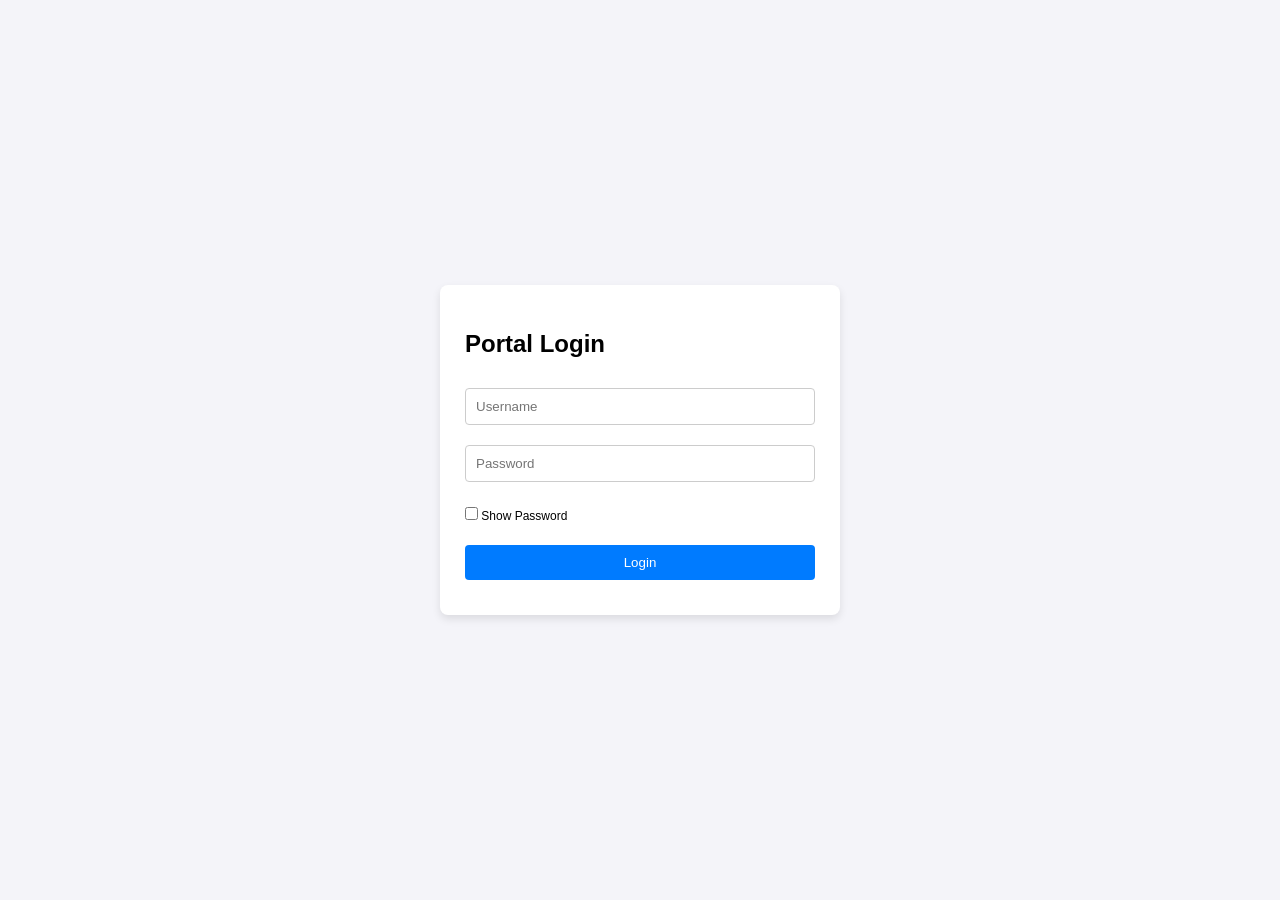
==== frontend/index.html @ edafa657 "update v4" ====
<!DOCTYPE html>
<html lang="en">
<head>
    <meta charset="UTF-8">
    <title>DevOps Portal - Login</title>
    <link rel="stylesheet" href="style.css">
</head>
<body>
    <div class="container">
        <h2>Portal Login</h2>
        <form id="loginForm">
            <input type="text" id="username" placeholder="Username" required>
            <div style="position: relative;">
                <input type="password" id="password" placeholder="Password" required style="width: 100%;">
                <label style="font-size: 12px; display: block; margin-top: 5px;">
                    <input type="checkbox" id="showPassword" style="width: auto;"> Show Password
                </label>
            </div>
            <button type="submit" style="margin-top: 15px;">Login</button>
        </form>
    </div>
    <script src="script.js"></script>
</body>
</html>
---- frontend/style.css ----
body { font-family: Arial, sans-serif; background: #f4f4f9; display: flex; justify-content: center; align-items: center; height: 100vh; margin: 0; }
.container { background: white; padding: 25px; border-radius: 8px; box-shadow: 0 4px 8px rgba(0,0,0,0.1); width: 350px; }
input, select, button { width: 100%; padding: 10px; margin: 10px 0; border: 1px solid #ccc; border-radius: 4px; box-sizing: border-box; }
button { background: #007bff; color: white; border: none; cursor: pointer; }
button:hover { background: #0056b3; }
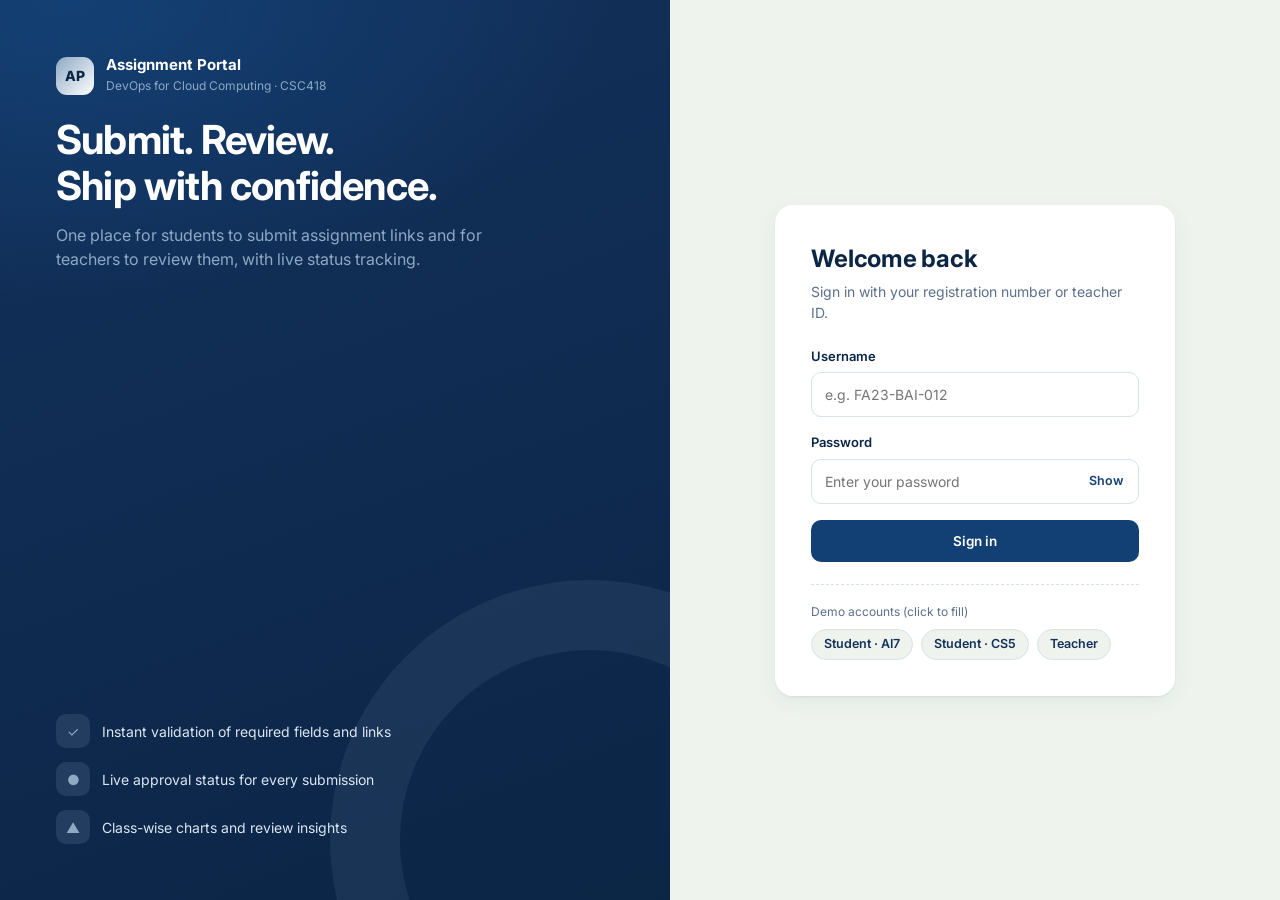
==== commit 2d3f587b: "update the code and working" ====
--- a/frontend/index.html
+++ b/frontend/index.html
@@ -1,24 +1,58 @@
 <!DOCTYPE html>
 <html lang="en">
 <head>
-    <meta charset="UTF-8">
-    <title>DevOps Portal - Login</title>
-    <link rel="stylesheet" href="style.css">
+  <meta charset="UTF-8">
+  <meta name="viewport" content="width=device-width, initial-scale=1">
+  <title>Sign in · Assignment Portal</title>
+  <link rel="preconnect" href="https://fonts.googleapis.com">
+  <link href="https://fonts.googleapis.com/css2?family=Inter:wght@400;500;600;700;800&display=swap" rel="stylesheet">
+  <link rel="stylesheet" href="style.css">
 </head>
-<body>
-    <div class="container">
-        <h2>Portal Login</h2>
-        <form id="loginForm">
-            <input type="text" id="username" placeholder="Username" required>
-            <div style="position: relative;">
-                <input type="password" id="password" placeholder="Password" required style="width: 100%;">
-                <label style="font-size: 12px; display: block; margin-top: 5px;">
-                    <input type="checkbox" id="showPassword" style="width: auto;"> Show Password
-                </label>
+<body data-page="login">
+  <div class="auth">
+    <section class="auth-hero">
+      <div>
+        <div class="brand"><div class="logo">AP</div><div><b>Assignment Portal</b><span>DevOps for Cloud Computing · CSC418</span></div></div>
+        <h1>Submit. Review.<br>Ship with confidence.</h1>
+        <p class="lead">One place for students to submit assignment links and for teachers to review them, with live status tracking.</p>
+      </div>
+      <ul class="feature-list">
+        <li><span class="dot">&#10003;</span> Instant validation of required fields and links</li>
+        <li><span class="dot">&#9679;</span> Live approval status for every submission</li>
+        <li><span class="dot">&#9650;</span> Class-wise charts and review insights</li>
+      </ul>
+    </section>
+
+    <section class="auth-panel">
+      <div class="auth-card">
+        <h2>Welcome back</h2>
+        <p class="sub">Sign in with your registration number or teacher ID.</p>
+        <div class="alert" id="loginError" hidden></div>
+        <form id="loginForm" novalidate>
+          <div class="field">
+            <label for="username">Username</label>
+            <input id="username" autocomplete="username" placeholder="e.g. FA23-BAI-012" required>
+          </div>
+          <div class="field">
+            <label for="password">Password</label>
+            <div class="pw-wrap">
+              <input id="password" type="password" autocomplete="current-password" placeholder="Enter your password" required>
+              <button type="button" id="togglePw">Show</button>
             </div>
-            <button type="submit" style="margin-top: 15px;">Login</button>
+          </div>
+          <button class="btn btn-primary btn-block" id="loginBtn" type="submit">Sign in</button>
         </form>
-    </div>
-    <script src="script.js"></script>
+        <div class="demo">
+          <small>Demo accounts (click to fill)</small>
+          <div class="chips">
+            <button type="button" class="chip-btn" data-demo data-user="FA23-BAI-012">Student · AI7</button>
+            <button type="button" class="chip-btn" data-demo data-user="FA23-CS-001">Student · CS5</button>
+            <button type="button" class="chip-btn" data-demo data-user="teacher1">Teacher</button>
+          </div>
+        </div>
+      </div>
+    </section>
+  </div>
+  <script src="script.js"></script>
 </body>
 </html>
--- a/frontend/style.css
+++ b/frontend/style.css
@@ -1,5 +1,244 @@
-body { font-family: Arial, sans-serif; background: #f4f4f9; display: flex; justify-content: center; align-items: center; height: 100vh; margin: 0; }
-.container { background: white; padding: 25px; border-radius: 8px; box-shadow: 0 4px 8px rgba(0,0,0,0.1); width: 350px; }
-input, select, button { width: 100%; padding: 10px; margin: 10px 0; border: 1px solid #ccc; border-radius: 4px; box-sizing: border-box; }
-button { background: #007bff; color: white; border: none; cursor: pointer; }
-button:hover { background: #0056b3; }+/* ===== Design tokens (palette: Regal Navy / Oxford Navy / Prussian Blue / Powder Blue / Mint Cream) ===== */
+:root {
+  --regal: #134074;
+  --oxford: #13315c;
+  --prussian: #0b2545;
+  --powder: #8da9c4;
+  --mint: #eef4ed;
+
+  --bg: #eef4ed;
+  --surface: #ffffff;
+  --text: #0b2545;
+  --muted: #5c708a;
+  --border: #d8e2ea;
+
+  --ok: #1f8a5b;      --ok-bg: #e0f3ea;
+  --warn: #b27412;    --warn-bg: #fbefd5;
+  --bad: #c0392b;     --bad-bg: #fbe2df;
+  --none: #4d6a8a;    --none-bg: #e4ecf4;
+
+  --radius: 14px;
+  --shadow: 0 1px 2px rgba(11, 37, 69, .06), 0 6px 20px rgba(11, 37, 69, .06);
+}
+
+*, *::before, *::after { box-sizing: border-box; }
+* { margin: 0; }
+[hidden] { display: none !important; }
+body {
+  font-family: "Inter", system-ui, -apple-system, "Segoe UI", Roboto, Helvetica, Arial, sans-serif;
+  background: var(--bg); color: var(--text);
+  font-size: 14px; line-height: 1.5; -webkit-font-smoothing: antialiased;
+}
+a { color: var(--regal); }
+button { font: inherit; cursor: pointer; }
+small { font-size: 12px; color: var(--muted); }
+:focus-visible { outline: 2px solid var(--regal); outline-offset: 2px; }
+
+/* ===== Buttons ===== */
+.btn {
+  display: inline-flex; align-items: center; justify-content: center; gap: 8px;
+  padding: 10px 16px; border-radius: 10px; border: 1px solid transparent;
+  font-weight: 600; font-size: 13.5px; transition: background .15s, border-color .15s, color .15s;
+  white-space: nowrap;
+}
+.btn-primary { background: var(--regal); color: #fff; }
+.btn-primary:hover { background: var(--oxford); }
+.btn-ghost { background: #fff; border-color: var(--border); color: var(--oxford); }
+.btn-ghost:hover { border-color: var(--powder); background: #f6f9fb; }
+.btn-ok { background: var(--ok-bg); color: var(--ok); }
+.btn-ok:hover { background: var(--ok); color: #fff; }
+.btn-danger { background: var(--bad-bg); color: var(--bad); }
+.btn-danger:hover { background: var(--bad); color: #fff; }
+.btn-sm { padding: 6px 11px; font-size: 12.5px; border-radius: 8px; }
+.btn-block { width: 100%; }
+.btn:disabled { opacity: .6; cursor: not-allowed; }
+.icon-btn { background: none; border: 0; color: var(--muted); padding: 6px; border-radius: 8px; display: grid; place-items: center; }
+.icon-btn:hover { background: var(--mint); color: var(--text); }
+
+/* ===== Forms ===== */
+.field { margin-bottom: 16px; }
+.field label { display: block; font-weight: 600; font-size: 13px; margin-bottom: 6px; }
+.field input, .field select {
+  width: 100%; padding: 11px 13px; border: 1px solid var(--border); border-radius: 10px;
+  background: #fff; color: var(--text); font: inherit; transition: border-color .15s, box-shadow .15s;
+}
+.field input:focus, .field select:focus { outline: 0; border-color: var(--regal); box-shadow: 0 0 0 3px rgba(19, 64, 116, .15); }
+.field input[readonly] { background: #f3f7f9; color: var(--muted); }
+.field.invalid input { border-color: var(--bad); }
+.field .err { color: var(--bad); font-size: 12.5px; margin-top: 5px; }
+.pw-wrap { position: relative; }
+.pw-wrap input { padding-right: 64px; }
+.pw-wrap button { position: absolute; right: 8px; top: 50%; transform: translateY(-50%); background: none; border: 0; color: var(--regal); font-weight: 600; font-size: 12.5px; padding: 6px 8px; }
+.alert { padding: 11px 14px; border-radius: 10px; font-size: 13px; margin-bottom: 16px; background: var(--bad-bg); color: var(--bad); }
+
+/* ===== Login ===== */
+.auth { display: grid; grid-template-columns: 1.1fr 1fr; min-height: 100vh; }
+.auth-hero {
+  position: relative; overflow: hidden; color: #fff; padding: 56px;
+  display: flex; flex-direction: column; justify-content: space-between;
+  background: radial-gradient(900px 500px at 10% 0%, var(--regal) 0%, transparent 60%), linear-gradient(160deg, var(--oxford), var(--prussian));
+}
+.auth-hero::after { content: ""; position: absolute; width: 520px; height: 520px; right: -180px; bottom: -200px; border-radius: 50%; border: 70px solid rgba(141, 169, 196, .10); }
+.auth-hero h1 { font-size: 40px; line-height: 1.15; letter-spacing: -.02em; margin: 22px 0 14px; }
+.auth-hero p.lead { color: var(--powder); font-size: 16px; max-width: 440px; }
+.feature-list { list-style: none; padding: 0; display: grid; gap: 14px; position: relative; z-index: 1; }
+.feature-list li { display: flex; gap: 12px; align-items: center; color: #dbe6f1; }
+.feature-list .dot { width: 34px; height: 34px; border-radius: 10px; background: rgba(141, 169, 196, .16); display: grid; place-items: center; color: var(--powder); flex: none; }
+.auth-panel { display: grid; place-items: center; padding: 40px 24px; background: var(--mint); }
+.auth-card { width: 100%; max-width: 400px; background: #fff; border-radius: 18px; padding: 36px; box-shadow: var(--shadow); }
+.auth-card h2 { font-size: 24px; letter-spacing: -.01em; }
+.auth-card .sub { color: var(--muted); margin: 4px 0 24px; }
+.demo { margin-top: 22px; padding-top: 18px; border-top: 1px dashed var(--border); }
+.demo small { display: block; margin-bottom: 8px; }
+.chips { display: flex; gap: 8px; flex-wrap: wrap; }
+.chip-btn { background: var(--mint); border: 1px solid var(--border); color: var(--oxford); border-radius: 999px; padding: 5px 12px; font-size: 12.5px; font-weight: 600; }
+.chip-btn:hover { border-color: var(--powder); }
+
+/* ===== Brand ===== */
+.brand { display: flex; align-items: center; gap: 12px; }
+.logo { width: 38px; height: 38px; border-radius: 11px; background: linear-gradient(135deg, var(--powder), #fff); color: var(--prussian); display: grid; place-items: center; font-weight: 800; flex: none; }
+.brand b { display: block; font-size: 15px; line-height: 1.2; }
+.brand span { font-size: 12px; color: var(--powder); }
+
+/* ===== App shell ===== */
+.app { display: grid; grid-template-columns: 252px 1fr; min-height: 100vh; }
+.sidebar {
+  background: linear-gradient(180deg, var(--prussian), var(--oxford)); color: #fff;
+  position: sticky; top: 0; height: 100vh; padding: 22px 14px; display: flex; flex-direction: column; gap: 26px;
+}
+.nav { display: grid; gap: 4px; }
+.nav button {
+  display: flex; align-items: center; gap: 12px; width: 100%; text-align: left;
+  background: none; border: 0; color: #c5d4e3; padding: 11px 12px; border-radius: 10px; font-weight: 500;
+}
+.nav button:hover { background: rgba(141, 169, 196, .12); color: #fff; }
+.nav button.active { background: rgba(141, 169, 196, .2); color: #fff; font-weight: 600; }
+.nav .pill { margin-left: auto; background: #d99a1f; color: #fff; font-size: 11px; font-weight: 700; border-radius: 999px; padding: 1px 8px; }
+.sidebar-foot { margin-top: auto; display: grid; gap: 12px; }
+.user-card { display: flex; gap: 11px; align-items: center; padding: 12px; background: rgba(141, 169, 196, .12); border-radius: 12px; min-width: 0; }
+.user-card b { display: block; font-size: 13px; overflow: hidden; text-overflow: ellipsis; white-space: nowrap; }
+.user-card span { font-size: 12px; color: var(--powder); text-transform: capitalize; }
+.logout { display: flex; gap: 10px; align-items: center; background: none; border: 0; color: #c5d4e3; padding: 10px 12px; border-radius: 10px; }
+.logout:hover { background: rgba(192, 57, 43, .25); color: #fff; }
+
+.avatar { width: 38px; height: 38px; border-radius: 50%; background: var(--powder); color: var(--prussian); display: grid; place-items: center; font-weight: 700; font-size: 13px; flex: none; }
+.avatar.sm { width: 32px; height: 32px; font-size: 12px; background: var(--none-bg); color: var(--regal); }
+
+.main { min-width: 0; }
+.topbar { display: flex; justify-content: space-between; align-items: center; gap: 16px; padding: 26px 34px 6px; flex-wrap: wrap; }
+.topbar h1 { font-size: 24px; letter-spacing: -.02em; }
+.topbar p { color: var(--muted); }
+.topbar .right { display: flex; align-items: center; gap: 12px; }
+.date { color: var(--muted); font-size: 13px; }
+.content { padding: 20px 34px 44px; display: grid; gap: 20px; }
+
+/* ===== Cards, stats ===== */
+.card { background: var(--surface); border-radius: var(--radius); box-shadow: var(--shadow); border: 1px solid rgba(216, 226, 234, .6); }
+.card-head { display: flex; justify-content: space-between; align-items: center; gap: 12px; padding: 18px 22px 0; flex-wrap: wrap; }
+.card-head h2 { font-size: 16px; }
+.card-head small { display: block; margin-top: 2px; }
+.card-body { padding: 18px 22px 22px; }
+.stats { display: grid; grid-template-columns: repeat(auto-fit, minmax(210px, 1fr)); gap: 16px; }
+.stat { display: flex; gap: 14px; align-items: center; padding: 18px 20px; }
+.stat-icon { width: 44px; height: 44px; border-radius: 12px; display: grid; place-items: center; flex: none; }
+.stat-icon.blue { background: var(--none-bg); color: var(--regal); }
+.stat-icon.green { background: var(--ok-bg); color: var(--ok); }
+.stat-icon.amber { background: var(--warn-bg); color: var(--warn); }
+.stat-icon.red { background: var(--bad-bg); color: var(--bad); }
+.stat-label { color: var(--muted); font-size: 12.5px; font-weight: 500; }
+.stat-value { font-size: 28px; font-weight: 700; line-height: 1.15; letter-spacing: -.02em; }
+.stat-sub { font-size: 12px; color: var(--muted); }
+.grid-2 { display: grid; grid-template-columns: 1fr 1.4fr; gap: 20px; }
+
+/* ===== Charts ===== */
+.donut { display: flex; align-items: center; gap: 26px; flex-wrap: wrap; justify-content: center; }
+.donut svg { width: 170px; height: 170px; flex: none; }
+.donut .d-val { font-size: 26px; font-weight: 700; fill: var(--text); }
+.donut .d-lbl { font-size: 9.5px; fill: var(--muted); text-transform: uppercase; letter-spacing: .06em; }
+.donut .arc { transition: opacity .15s; }
+.donut .arc:hover { opacity: .8; }
+.legend { list-style: none; padding: 0; display: grid; gap: 9px; min-width: 160px; flex: 1; }
+.legend li { display: flex; align-items: center; gap: 9px; font-size: 13px; }
+.legend i { width: 10px; height: 10px; border-radius: 3px; flex: none; }
+.legend span { color: var(--muted); }
+.legend b { margin-left: auto; }
+.bars { display: grid; gap: 16px; }
+.bar-row { display: grid; grid-template-columns: 150px 1fr 30px; gap: 14px; align-items: center; }
+.bar-label b { display: block; font-size: 13px; overflow: hidden; text-overflow: ellipsis; white-space: nowrap; }
+.bar-track { height: 14px; background: var(--mint); border-radius: 999px; overflow: hidden; display: flex; }
+.bar-track span { display: block; height: 100%; }
+.bar-total { text-align: right; font-weight: 700; }
+.bar-legend { display: flex; gap: 18px; margin-top: 18px; font-size: 12.5px; color: var(--muted); flex-wrap: wrap; }
+.bar-legend i { display: inline-block; width: 10px; height: 10px; border-radius: 3px; margin-right: 6px; }
+.mini-bar { height: 8px; width: 120px; background: var(--mint); border-radius: 999px; overflow: hidden; display: flex; }
+.mini-bar span { height: 100%; }
+
+/* ===== Tables ===== */
+.table-wrap { overflow-x: auto; }
+table { width: 100%; border-collapse: collapse; }
+th { text-align: left; font-size: 11.5px; text-transform: uppercase; letter-spacing: .06em; color: var(--muted); font-weight: 600; padding: 12px 22px; background: #f6f9f7; border-bottom: 1px solid var(--border); white-space: nowrap; }
+td { padding: 14px 22px; border-bottom: 1px solid #edf2f0; vertical-align: middle; }
+tbody tr:last-child td { border-bottom: 0; }
+tbody tr:hover { background: #f8fbf9; }
+th.right, td.right { text-align: right; }
+.card > .table-wrap { margin-top: 16px; }
+.person { display: flex; align-items: center; gap: 11px; }
+.person b { display: block; line-height: 1.25; white-space: nowrap; }
+.link { white-space: nowrap; display: inline-flex; align-items: center; gap: 6px; text-decoration: none; font-weight: 500; }
+.link:hover { text-decoration: underline; }
+.muted { color: var(--muted); }
+.actions { display: inline-flex; gap: 8px; }
+.chip { display: inline-block; background: var(--none-bg); color: var(--regal); padding: 2px 10px; border-radius: 999px; font-size: 12px; font-weight: 600; }
+
+.badge { display: inline-flex; align-items: center; gap: 6px; padding: 3px 11px; border-radius: 999px; font-size: 12px; font-weight: 600; }
+.badge::before { content: ""; width: 6px; height: 6px; border-radius: 50%; background: currentColor; }
+.badge.approved { background: var(--ok-bg); color: var(--ok); }
+.badge.pending  { background: var(--warn-bg); color: var(--warn); }
+.badge.declined { background: var(--bad-bg); color: var(--bad); }
+.badge.none     { background: var(--none-bg); color: var(--none); }
+
+.toolbar { display: flex; gap: 10px; flex-wrap: wrap; padding: 18px 22px 0; align-items: center; }
+.toolbar input, .toolbar select { padding: 9px 12px; border: 1px solid var(--border); border-radius: 10px; background: #fff; font: inherit; color: var(--text); }
+.toolbar input { flex: 1; min-width: 200px; }
+.toolbar input:focus, .toolbar select:focus { outline: 0; border-color: var(--regal); box-shadow: 0 0 0 3px rgba(19, 64, 116, .15); }
+.count { margin-left: auto; color: var(--muted); font-size: 13px; }
+
+.empty { text-align: center; padding: 44px 20px; color: var(--muted); }
+.empty b { display: block; color: var(--text); font-size: 15px; margin-bottom: 4px; }
+.loading { padding: 80px 0; text-align: center; color: var(--muted); }
+.todo { list-style: none; padding: 0; display: grid; gap: 10px; }
+.todo li { display: flex; justify-content: space-between; align-items: center; gap: 12px; padding: 12px 14px; border: 1px solid var(--border); border-radius: 12px; }
+.todo b { display: block; }
+
+/* ===== Modal & toast ===== */
+.modal-backdrop { position: fixed; inset: 0; background: rgba(11, 37, 69, .55); backdrop-filter: blur(2px); display: grid; place-items: center; padding: 20px; z-index: 50; animation: fade .15s; }
+.modal { background: #fff; width: 100%; max-width: 480px; border-radius: 16px; box-shadow: 0 20px 60px rgba(11, 37, 69, .35); animation: pop .18s; }
+.modal-head { display: flex; justify-content: space-between; align-items: center; padding: 20px 24px 0; }
+.modal-head h3 { font-size: 18px; }
+.modal-body { padding: 18px 24px 24px; }
+.modal-actions { display: flex; justify-content: flex-end; gap: 10px; margin-top: 6px; }
+.detail { display: grid; gap: 12px; margin-bottom: 16px; }
+.detail div { display: flex; justify-content: space-between; gap: 16px; padding-bottom: 10px; border-bottom: 1px solid #edf2f0; }
+.detail span { color: var(--muted); }
+.note { background: var(--mint); border-radius: 10px; padding: 11px 14px; font-size: 13px; color: var(--oxford); margin-bottom: 16px; }
+.toasts { position: fixed; right: 20px; bottom: 20px; display: grid; gap: 10px; z-index: 60; }
+.toast { display: flex; gap: 10px; align-items: center; background: var(--prussian); color: #fff; padding: 12px 16px; border-radius: 12px; box-shadow: 0 10px 30px rgba(11, 37, 69, .3); animation: pop .2s; max-width: 340px; }
+.toast.success svg { color: #6fd3a3; }
+.toast.error { background: #7a1f16; }
+.toast.out { opacity: 0; transform: translateY(6px); transition: .3s; }
+@keyframes fade { from { opacity: 0; } }
+@keyframes pop { from { opacity: 0; transform: translateY(8px) scale(.98); } }
+
+/* ===== Responsive ===== */
+@media (max-width: 980px) {
+  .auth { grid-template-columns: 1fr; }
+  .auth-hero { display: none; }
+  .app { grid-template-columns: 1fr; }
+  .sidebar { position: static; height: auto; flex-direction: row; flex-wrap: wrap; align-items: center; gap: 12px; padding: 14px 16px; }
+  .nav { display: flex; flex-wrap: wrap; flex: 1; }
+  .sidebar-foot { margin: 0; display: flex; align-items: center; }
+  .user-card { display: none; }
+  .grid-2 { grid-template-columns: 1fr; }
+  .topbar, .content { padding-left: 18px; padding-right: 18px; }
+  .bar-row { grid-template-columns: 100px 1fr 26px; }
+}
